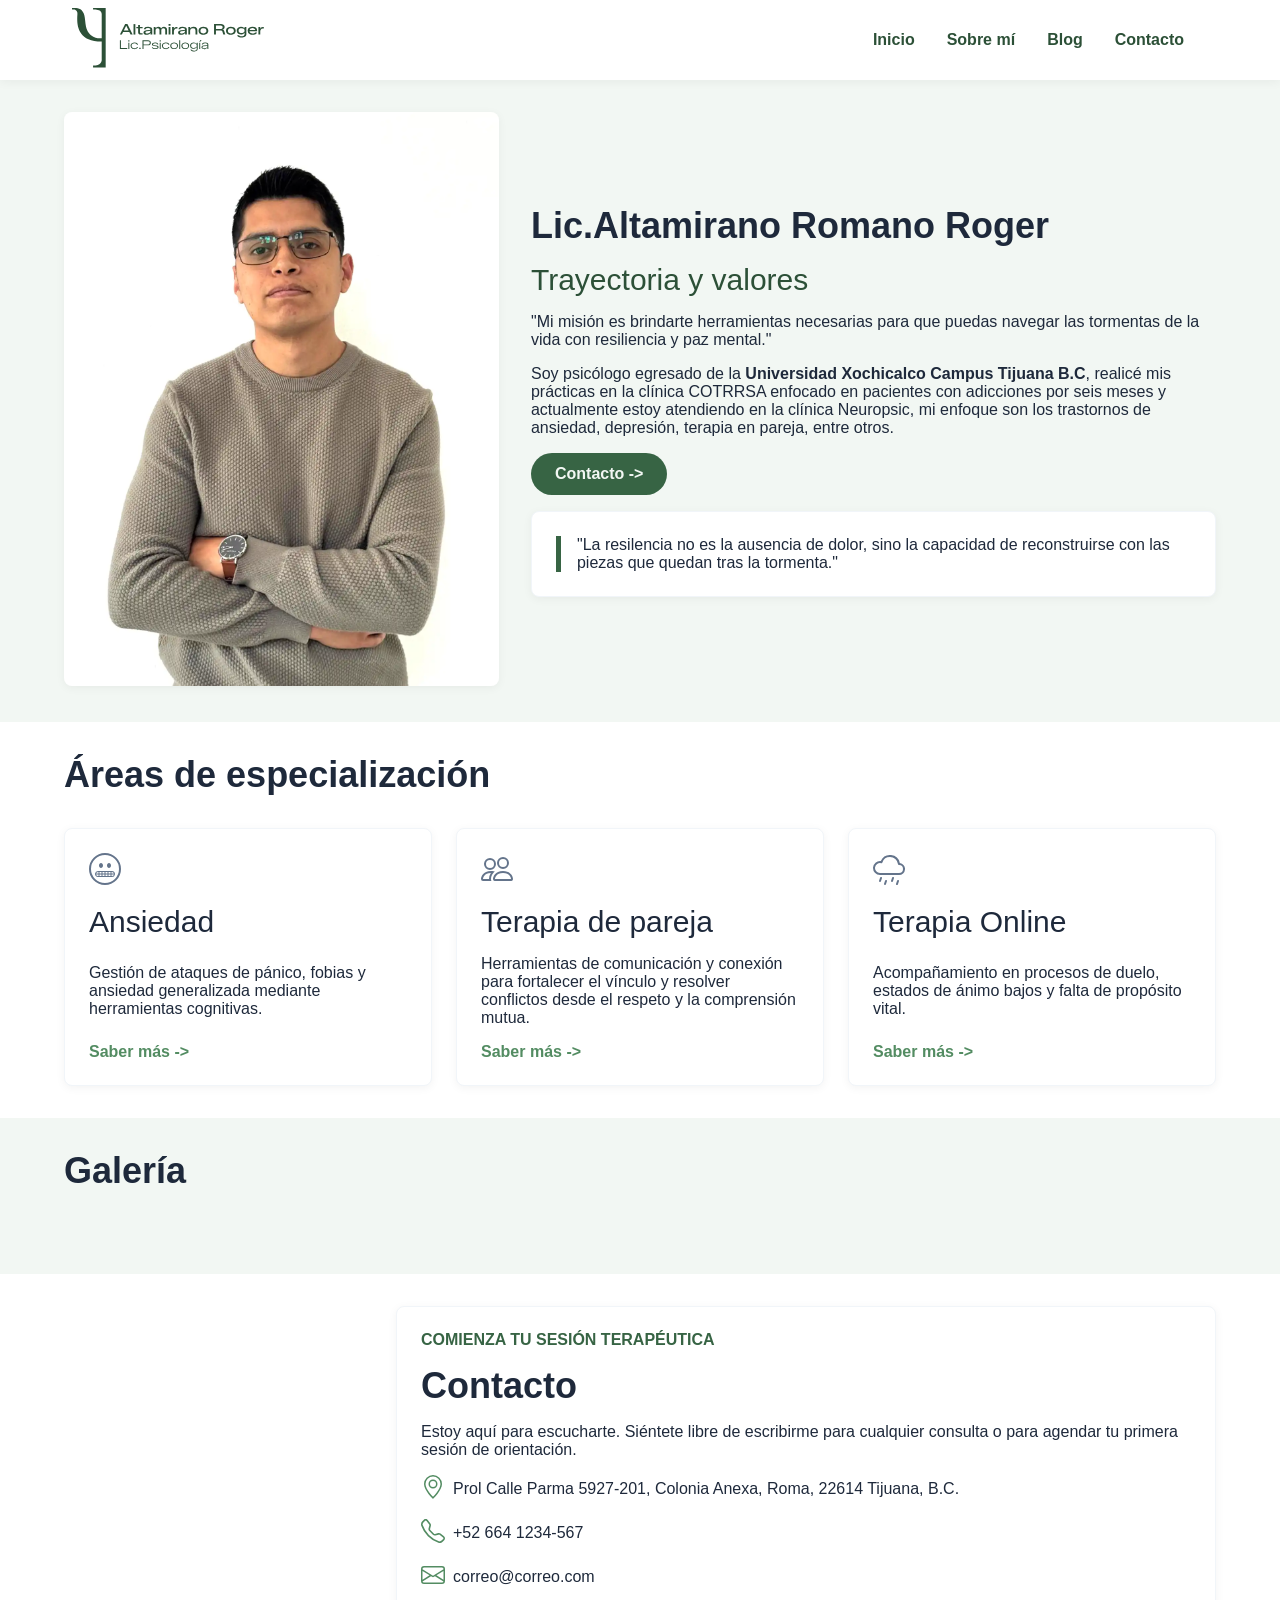
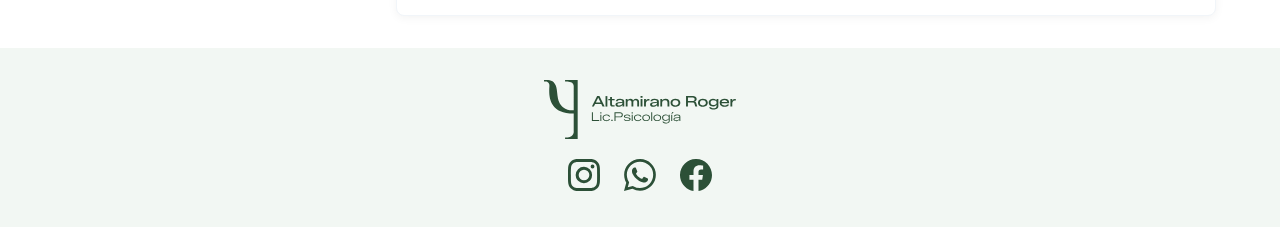
==== about.html @ 5aba941f "Add files via upload" ====
<!doctype html>
<html lang="en">
  <head>
    <meta charset="UTF-8" />
    <meta name="viewport" content="width=device-width, initial-scale=1.0" />
    <link rel="stylesheet" href="styles.css" />
    <title>Sobre mí</title>
  </head>
  <body>
    <header>
      <nav class="nav__container">
        <a href="#"
          ><div class="logo color__primary-700">
            <svg
              xmlns="http://www.w3.org/2000/svg"
              xml:space="preserve"
              style="
                fill-rule: evenodd;
                clip-rule: evenodd;
                stroke-linejoin: round;
                stroke-miterlimit: 2;
              "
              viewBox="0 0 923 287"
            >
              <path
                d="m.005 0 .357-.714h.156L.875 0H.731L.414-.654h.043L.138 0zm.179-.172v-.099h.5v.099z"
                style="fill: currentColor; fill-rule: nonzero"
                transform="translate(229.87 127.754)scale(70.48756)"
              />
              <path
                d="M.055-.714H.18V0H.055z"
                style="fill: currentColor; fill-rule: nonzero"
                transform="translate(291.865 127.754)scale(70.48756)"
              />
              <path
                d="M.3 0a.18.18 0 0 1-.122-.039.14.14 0 0 1-.044-.111v-.502h.125v.484q0 .041.023.061.022.02.058.02h.099v.088zM.012-.427v-.087H.15v.087zm.231 0v-.087h.196v.087z"
                style="fill: currentColor; fill-rule: nonzero"
                transform="translate(308.427 127.754)scale(70.48756)"
              />
              <path
                d="M.247.013a.27.27 0 0 1-.157-.04.13.13 0 0 1-.056-.112q0-.043.022-.075a.16.16 0 0 1 .065-.051.3.3 0 0 1 .107-.026l.227-.025a.1.1 0 0 0 .039-.013.04.04 0 0 0 .013-.03V-.36a.06.06 0 0 0-.019-.044.13.13 0 0 0-.054-.028.3.3 0 0 0-.084-.009.3.3 0 0 0-.115.018q-.042.018-.05.055H.06a.15.15 0 0 1 .044-.087.23.23 0 0 1 .099-.054.6.6 0 0 1 .15-.019q.093 0 .155.021a.2.2 0 0 1 .093.061.16.16 0 0 1 .031.102v.345h-.12V-.16l.013.016a.24.24 0 0 1-.062.086.3.3 0 0 1-.094.054.4.4 0 0 1-.122.018Zm.041-.089a.26.26 0 0 0 .155-.048.2.2 0 0 0 .047-.052.13.13 0 0 0 .017-.063v-.059l.021.03a.2.2 0 0 1-.039.015l-.064.011-.182.023a.1.1 0 0 0-.059.021.06.06 0 0 0-.019.044q0 .037.031.057a.2.2 0 0 0 .093.019Z"
                style="fill: currentColor; fill-rule: nonzero"
                transform="translate(341.221 127.754)scale(70.48756)"
              />
              <path
                d="M.054 0v-.514h.125v.136l-.013-.01A.2.2 0 0 1 .218-.47.2.2 0 0 1 .29-.514a.26.26 0 0 1 .171.002.2.2 0 0 1 .068.047.2.2 0 0 1 .039.082L.549-.384a.2.2 0 0 1 .048-.084.2.2 0 0 1 .075-.045.3.3 0 0 1 .087-.014q.062 0 .108.026a.17.17 0 0 1 .071.075.3.3 0 0 1 .025.12v.307H.839V-.29a.2.2 0 0 0-.015-.081.1.1 0 0 0-.042-.046.13.13 0 0 0-.064-.015.14.14 0 0 0-.075.019.13.13 0 0 0-.053.054.2.2 0 0 0-.019.083v.278H.446v-.291q0-.075-.033-.109a.12.12 0 0 0-.088-.034.14.14 0 0 0-.075.019.13.13 0 0 0-.053.054.2.2 0 0 0-.02.083v.278H.052Z"
                style="fill: currentColor; fill-rule: nonzero"
                transform="translate(389.108 127.754)scale(70.48756)"
              />
              <path
                d="M.056 0v-.514h.125V0zM.052-.597v-.117h.134v.117z"
                style="fill: currentColor; fill-rule: nonzero"
                transform="translate(460.49 127.754)scale(70.48756)"
              />
              <path
                d="M.054 0v-.514h.125v.175l-.01-.004a.3.3 0 0 1 .04-.101.16.16 0 0 1 .066-.054.2.2 0 0 1 .089-.017h.057v.107H.358a.18.18 0 0 0-.157.095.2.2 0 0 0-.022.096v.216H.054Z"
                style="fill: currentColor; fill-rule: nonzero"
                transform="translate(477.262 127.754)scale(70.48756)"
              />
              <path
                d="M.247.013a.27.27 0 0 1-.157-.04.13.13 0 0 1-.056-.112q0-.043.022-.075a.16.16 0 0 1 .065-.051.3.3 0 0 1 .107-.026l.227-.025a.1.1 0 0 0 .039-.013.04.04 0 0 0 .013-.03V-.36a.06.06 0 0 0-.019-.044.13.13 0 0 0-.054-.028.3.3 0 0 0-.084-.009.3.3 0 0 0-.115.018q-.042.018-.05.055H.06a.15.15 0 0 1 .044-.087.23.23 0 0 1 .099-.054.6.6 0 0 1 .15-.019q.093 0 .155.021a.2.2 0 0 1 .093.061.16.16 0 0 1 .031.102v.345h-.12V-.16l.013.016a.24.24 0 0 1-.062.086.3.3 0 0 1-.094.054.4.4 0 0 1-.122.018Zm.041-.089a.26.26 0 0 0 .155-.048.2.2 0 0 0 .047-.052.13.13 0 0 0 .017-.063v-.059l.021.03a.2.2 0 0 1-.039.015l-.064.011-.182.023a.1.1 0 0 0-.059.021.06.06 0 0 0-.019.044q0 .037.031.057a.2.2 0 0 0 .093.019Z"
                style="fill: currentColor; fill-rule: nonzero"
                transform="translate(507.588 127.754)scale(70.48756)"
              />
              <path
                d="M.054 0v-.514h.125v.149L.167-.381a.2.2 0 0 1 .057-.083.2.2 0 0 1 .086-.048.3.3 0 0 1 .108-.016q.06 0 .106.016.047.015.078.047a.2.2 0 0 1 .049.076q.017.045.017.104V0H.543v-.26a.2.2 0 0 0-.019-.093.13.13 0 0 0-.057-.06.2.2 0 0 0-.097-.021.2.2 0 0 0-.103.023.17.17 0 0 0-.091.155V0H.051Z"
                style="fill: currentColor; fill-rule: nonzero"
                transform="translate(555.474 127.754)scale(70.48756)"
              />
              <path
                d="M.365.014A.4.4 0 0 1 .188-.02a.26.26 0 0 1-.115-.095.25.25 0 0 1-.04-.143q0-.049.015-.091a.2.2 0 0 1 .043-.075.3.3 0 0 1 .069-.057.3.3 0 0 1 .092-.036.5.5 0 0 1 .291.021q.075.033.115.094a.25.25 0 0 1 .04.143.3.3 0 0 1-.015.091.2.2 0 0 1-.043.075.3.3 0 0 1-.069.057A.4.4 0 0 1 .478 0a.5.5 0 0 1-.114.012Zm0-.092a.3.3 0 0 0 .074-.009.17.17 0 0 0 .098-.064A.2.2 0 0 0 .561-.2a.2.2 0 0 0 .008-.057.2.2 0 0 0-.022-.091.16.16 0 0 0-.067-.064.24.24 0 0 0-.114-.023.3.3 0 0 0-.073.009.2.2 0 0 0-.098.063.17.17 0 0 0-.033.106q0 .05.023.091a.16.16 0 0 0 .068.065.24.24 0 0 0 .113.024Z"
                style="fill: currentColor; fill-rule: nonzero"
                transform="translate(606.094 127.754)scale(70.48756)"
              />
              <path
                d="M.07 0v-.714h.49q.07 0 .122.023a.2.2 0 0 1 .081.066.2.2 0 0 1 .029.106.2.2 0 0 1-.019.088.16.16 0 0 1-.057.064.2.2 0 0 1-.095.032v-.009a.2.2 0 0 1 .08.018.1.1 0 0 1 .045.043.3.3 0 0 1 .028.071l.061.213H.7L.644-.198a.13.13 0 0 0-.035-.064Q.585-.283.539-.283H.198v.284h-.13ZM.2-.385h.334a.2.2 0 0 0 .063-.012.1.1 0 0 0 .043-.038.13.13 0 0 0 .015-.066q0-.056-.034-.083a.14.14 0 0 0-.087-.027H.2v.227Z"
                style="fill: currentColor; fill-rule: nonzero"
                transform="translate(677.995 127.754)scale(70.48756)"
              />
              <path
                d="M.365.014A.4.4 0 0 1 .188-.02a.26.26 0 0 1-.115-.095.25.25 0 0 1-.04-.143q0-.049.015-.091a.2.2 0 0 1 .043-.075.3.3 0 0 1 .069-.057.3.3 0 0 1 .092-.036.5.5 0 0 1 .291.021q.075.033.115.094a.25.25 0 0 1 .04.143.3.3 0 0 1-.015.091.2.2 0 0 1-.043.075.3.3 0 0 1-.069.057A.4.4 0 0 1 .478 0a.5.5 0 0 1-.114.012Zm0-.092a.3.3 0 0 0 .074-.009.17.17 0 0 0 .098-.064A.2.2 0 0 0 .561-.2a.2.2 0 0 0 .008-.057.2.2 0 0 0-.022-.091.16.16 0 0 0-.067-.064.24.24 0 0 0-.114-.023.3.3 0 0 0-.073.009.2.2 0 0 0-.098.063.17.17 0 0 0-.033.106q0 .05.023.091a.16.16 0 0 0 .068.065.24.24 0 0 0 .113.024Z"
                style="fill: currentColor; fill-rule: nonzero"
                transform="translate(738.075 127.754)scale(70.48756)"
              />
              <path
                d="M.371.204a.5.5 0 0 1-.15-.019A.3.3 0 0 1 .115.13.16.16 0 0 1 .064.04h.127A.1.1 0 0 0 .253.1a.3.3 0 0 0 .12.018.3.3 0 0 0 .103-.017.15.15 0 0 0 .068-.048.12.12 0 0 0 .024-.075v-.14l.013.021a.2.2 0 0 1-.062.07.3.3 0 0 1-.089.044.38.38 0 0 1-.253-.016.25.25 0 0 1-.105-.089.25.25 0 0 1-.039-.14q0-.049.014-.089a.23.23 0 0 1 .104-.125.35.35 0 0 1 .278-.03q.05.015.089.043a.2.2 0 0 1 .062.071l-.013.02v-.134h.125v.491a.2.2 0 0 1-.027.102.2.2 0 0 1-.072.071.3.3 0 0 1-.103.041.5.5 0 0 1-.12.013Zm-.01-.308A.3.3 0 0 0 .43-.112a.2.2 0 0 0 .058-.022.15.15 0 0 0 .072-.081.2.2 0 0 0 .01-.056.15.15 0 0 0-.027-.088.2.2 0 0 0-.074-.058.3.3 0 0 0-.176-.012.2.2 0 0 0-.097.056.2.2 0 0 0-.026.046.2.2 0 0 0-.009.056q0 .05.024.088a.16.16 0 0 0 .069.058q.045.02.106.02Z"
                style="fill: currentColor; fill-rule: nonzero"
                transform="translate(789.573 127.754)scale(70.48756)"
              />
              <path
                d="M.361.014A.4.4 0 0 1 .186-.02a.25.25 0 0 1-.154-.238q0-.049.015-.091A.2.2 0 0 1 .09-.424a.3.3 0 0 1 .16-.093.5.5 0 0 1 .244.005q.06.018.102.054.043.037.064.094a.4.4 0 0 1 .02.136H.111v-.077h.441a.2.2 0 0 0-.02-.058.1.1 0 0 0-.04-.042.2.2 0 0 0-.057-.026.3.3 0 0 0-.073-.009.3.3 0 0 0-.073.009.2.2 0 0 0-.058.025.2.2 0 0 0-.041.038.2.2 0 0 0-.034.11q0 .052.023.094a.16.16 0 0 0 .07.065.25.25 0 0 0 .114.024.3.3 0 0 0 .111-.018.14.14 0 0 0 .065-.052h.13a.2.2 0 0 1-.052.081.3.3 0 0 1-.1.057.5.5 0 0 1-.157.021Z"
                style="fill: currentColor; fill-rule: nonzero"
                transform="translate(842.27 127.754)scale(70.48756)"
              />
              <path
                d="M.054 0v-.514h.125v.175l-.01-.004a.3.3 0 0 1 .04-.101.16.16 0 0 1 .066-.054.2.2 0 0 1 .089-.017h.057v.107H.358a.18.18 0 0 0-.157.095.2.2 0 0 0-.022.096v.216H.054Z"
                style="fill: currentColor; fill-rule: nonzero"
                transform="translate(892.481 127.754)scale(70.48756)"
              />
              <path
                d="M.078 0v-.714h.084v.645h.524V0z"
                style="fill: currentColor; fill-rule: nonzero"
                transform="translate(225.674 196.883)scale(58.03385)"
              />
              <path
                d="M.063 0v-.514h.081V0zM.057-.613v-.101h.094v.101z"
                style="fill: currentColor; fill-rule: nonzero"
                transform="translate(267.202 196.883)scale(58.03385)"
              />
              <path
                d="M.358.014A.4.4 0 0 1 .19-.019a.26.26 0 0 1-.152-.239q0-.05.014-.091a.2.2 0 0 1 .043-.075.3.3 0 0 1 .067-.056.3.3 0 0 1 .089-.035.46.46 0 0 1 .251.011.3.3 0 0 1 .103.063.17.17 0 0 1 .05.089H.569A.2.2 0 0 0 .53-.406a.2.2 0 0 0-.069-.041.3.3 0 0 0-.102-.016.3.3 0 0 0-.084.01.3.3 0 0 0-.066.028.18.18 0 0 0-.086.168q0 .06.027.106a.2.2 0 0 0 .079.074.3.3 0 0 0 .13.027.26.26 0 0 0 .138-.032.2.2 0 0 0 .072-.078h.086a.2.2 0 0 1-.052.091.3.3 0 0 1-.102.062.4.4 0 0 1-.143.022Z"
                style="fill: currentColor; fill-rule: nonzero"
                transform="translate(279.26 196.883)scale(58.03385)"
              />
              <path
                d="M.076-.109h.11V0h-.11z"
                style="fill: currentColor; fill-rule: nonzero"
                transform="translate(319.049 196.883)scale(58.03385)"
              />
              <path
                d="M.078 0v-.714H.54q.05 0 .091.013a.2.2 0 0 1 .073.04q.031.027.048.066a.2.2 0 0 1 .017.091.2.2 0 0 1-.017.091.2.2 0 0 1-.121.104.3.3 0 0 1-.091.013H.163v.297zm.085-.366h.365q.049 0 .083-.017a.1.1 0 0 0 .051-.048.15.15 0 0 0 .018-.074.14.14 0 0 0-.039-.103.16.16 0 0 0-.112-.038H.164v.28Z"
                style="fill: currentColor; fill-rule: nonzero"
                transform="translate(334.256 196.883)scale(58.03385)"
              />
              <path
                d="M.32.014A.5.5 0 0 1 .191 0a.3.3 0 0 1-.086-.038.2.2 0 0 1-.049-.053.2.2 0 0 1-.019-.059h.084q.006.022.025.045a.15.15 0 0 0 .061.039.3.3 0 0 0 .113.016.4.4 0 0 0 .11-.012.12.12 0 0 0 .059-.033.07.07 0 0 0 .018-.045.06.06 0 0 0-.022-.047Q.463-.21.401-.217L.225-.242a.3.3 0 0 1-.132-.045.1.1 0 0 1-.042-.09q0-.032.016-.059a.2.2 0 0 1 .048-.048.3.3 0 0 1 .081-.032.5.5 0 0 1 .115-.012q.084 0 .141.019t.087.053.038.078H.493a.1.1 0 0 0-.025-.043.14.14 0 0 0-.056-.032.3.3 0 0 0-.1-.012.4.4 0 0 0-.098.011.13.13 0 0 0-.058.029.06.06 0 0 0-.019.043q0 .03.025.048a.2.2 0 0 0 .075.024l.169.023a.4.4 0 0 1 .1.024q.042.017.066.045a.1.1 0 0 1 .023.073.12.12 0 0 1-.019.069.15.15 0 0 1-.055.049.3.3 0 0 1-.086.03.6.6 0 0 1-.113.01Z"
                style="fill: currentColor; fill-rule: nonzero"
                transform="translate(381.53 196.883)scale(58.03385)"
              />
              <path
                d="M.063 0v-.514h.081V0zM.057-.613v-.101h.094v.101z"
                style="fill: currentColor; fill-rule: nonzero"
                transform="translate(418.04 196.883)scale(58.03385)"
              />
              <path
                d="M.358.014A.4.4 0 0 1 .19-.019a.26.26 0 0 1-.152-.239q0-.05.014-.091a.2.2 0 0 1 .043-.075.3.3 0 0 1 .067-.056.3.3 0 0 1 .089-.035.46.46 0 0 1 .251.011.3.3 0 0 1 .103.063.17.17 0 0 1 .05.089H.569A.2.2 0 0 0 .53-.406a.2.2 0 0 0-.069-.041.3.3 0 0 0-.102-.016.3.3 0 0 0-.084.01.3.3 0 0 0-.066.028.18.18 0 0 0-.086.168q0 .06.027.106a.2.2 0 0 0 .079.074.3.3 0 0 0 .13.027.26.26 0 0 0 .138-.032.2.2 0 0 0 .072-.078h.086a.2.2 0 0 1-.052.091.3.3 0 0 1-.102.062.4.4 0 0 1-.143.022Z"
                style="fill: currentColor; fill-rule: nonzero"
                transform="translate(430.1 196.883)scale(58.03385)"
              />
              <path
                d="M.359.014A.4.4 0 0 1 .19-.019a.26.26 0 0 1-.113-.095.26.26 0 0 1-.04-.144q0-.05.015-.091a.2.2 0 0 1 .043-.075.3.3 0 0 1 .067-.056.3.3 0 0 1 .089-.035.46.46 0 0 1 .276.021.26.26 0 0 1 .112.093q.04.06.04.144a.25.25 0 0 1-.124.224.3.3 0 0 1-.089.035.5.5 0 0 1-.108.012Zm0-.064a.3.3 0 0 0 .084-.01.2.2 0 0 0 .066-.029.2.2 0 0 0 .076-.102.2.2 0 0 0 .01-.067.19.19 0 0 0-.105-.179.3.3 0 0 0-.13-.027.3.3 0 0 0-.084.01.3.3 0 0 0-.066.028.18.18 0 0 0-.086.168q0 .059.027.106a.2.2 0 0 0 .079.074.3.3 0 0 0 .129.027Z"
                style="fill: currentColor; fill-rule: nonzero"
                transform="translate(470.236 196.883)scale(58.03385)"
              />
              <path
                d="M.062-.714h.081V0H.062z"
                style="fill: currentColor; fill-rule: nonzero"
                transform="translate(511.851 196.883)scale(58.03385)"
              />
              <path
                d="M.359.014A.4.4 0 0 1 .19-.019a.26.26 0 0 1-.113-.095.26.26 0 0 1-.04-.144q0-.05.015-.091a.2.2 0 0 1 .043-.075.3.3 0 0 1 .067-.056.3.3 0 0 1 .089-.035.46.46 0 0 1 .276.021.26.26 0 0 1 .112.093q.04.06.04.144a.25.25 0 0 1-.124.224.3.3 0 0 1-.089.035.5.5 0 0 1-.108.012Zm0-.064a.3.3 0 0 0 .084-.01.2.2 0 0 0 .066-.029.2.2 0 0 0 .076-.102.2.2 0 0 0 .01-.067.19.19 0 0 0-.105-.179.3.3 0 0 0-.13-.027.3.3 0 0 0-.084.01.3.3 0 0 0-.066.028.18.18 0 0 0-.086.168q0 .059.027.106a.2.2 0 0 0 .079.074.3.3 0 0 0 .129.027Z"
                style="fill: currentColor; fill-rule: nonzero"
                transform="translate(523.79 196.883)scale(58.03385)"
              />
              <path
                d="M.362.204A.5.5 0 0 1 .217.185a.23.23 0 0 1-.1-.054.17.17 0 0 1-.049-.087h.086a.13.13 0 0 0 .072.074.4.4 0 0 0 .139.023A.3.3 0 0 0 .486.12a.2.2 0 0 0 .08-.058.14.14 0 0 0 .028-.086v-.145l.01.011a.2.2 0 0 1-.068.081.3.3 0 0 1-.094.047.4.4 0 0 1-.257-.017.24.24 0 0 1-.145-.226q0-.046.014-.087A.24.24 0 0 1 .16-.484.3.3 0 0 1 .335-.53q.056 0 .107.015.052.015.094.046a.2.2 0 0 1 .068.081l-.01.011v-.138h.08v.497a.2.2 0 0 1-.026.096.2.2 0 0 1-.069.069.3.3 0 0 1-.1.042.5.5 0 0 1-.118.014ZM.351-.077a.3.3 0 0 0 .145-.035.2.2 0 0 0 .086-.095.2.2 0 0 0 .012-.065.17.17 0 0 0-.032-.102.2.2 0 0 0-.087-.067.3.3 0 0 0-.124-.024.3.3 0 0 0-.077.009.2.2 0 0 0-.063.025.18.18 0 0 0-.087.159.18.18 0 0 0 .107.17.3.3 0 0 0 .121.024Z"
                style="fill: currentColor; fill-rule: nonzero"
                transform="translate(565.406 196.883)scale(58.03385)"
              />
              <path
                d="M.063 0v-.514h.081V0zm.001-.597.103-.137h.095l-.118.137z"
                style="fill: currentColor; fill-rule: nonzero"
                transform="translate(608.036 196.883)scale(58.03385)"
              />
              <path
                d="M.252.013a.26.26 0 0 1-.157-.04.13.13 0 0 1-.055-.112q0-.04.021-.071a.2.2 0 0 1 .06-.05.3.3 0 0 1 .096-.025l.255-.029q.03-.003.043-.015a.04.04 0 0 0 .014-.033v-.001a.08.08 0 0 0-.02-.052.13.13 0 0 0-.06-.036.3.3 0 0 0-.104-.013.3.3 0 0 0-.137.026q-.047.025-.056.066H.07a.14.14 0 0 1 .038-.08A.2.2 0 0 1 .2-.506a.5.5 0 0 1 .145-.02q.093 0 .151.021a.17.17 0 0 1 .086.06.16.16 0 0 1 .028.091v.355H.531v-.17l.008.011a.27.27 0 0 1-.16.153.4.4 0 0 1-.125.02Zm.022-.065a.3.3 0 0 0 .179-.057.2.2 0 0 0 .055-.062.15.15 0 0 0 .02-.074v-.053l.015.021-.039.013-.063.011-.221.028a.14.14 0 0 0-.071.026.07.07 0 0 0-.024.054q0 .046.038.07a.2.2 0 0 0 .111.023"
                style="fill: currentColor; fill-rule: nonzero"
                transform="translate(620.095 196.883)scale(58.03385)"
              />
              <path
                d="M161.822 0h-60.6v7.137s41.527-4.643 41.527 22.061v116.146s-69.123 8.984-77.863-70.077c-2.629-23.784-3.49-38.256-8.449-49.314C44.31-1.089 24.468.043 0-.001v7.137s25.954-4.484 25.954 18.817S6.542 161.565 142.749 161.565v84.352s4.711 31.145-41.527 31.145v9.084h60.6"
                style="fill: currentColor"
              />
            </svg></div
        ></a>
        <button href="#" class="menu__btn" id="menuBtn">☰</button>

        <ul class="nav__links" id="navLinks">
          <li><a href="index.html">Inicio</a></li>
          <li><a href="about.html">Sobre mí</a></li>
          <li><a href="blog.html">Blog</a></li>
          <li><a href="contact.html">Contacto</a></li>
        </ul>
      </nav>
    </header>
    <section class="about section">
      <div class="container">
        <div class="image">
          <img src="assets/fotoperfil.webp" alt="" />
        </div>
        <div class="content">
          <h3>Lic.Altamirano Romano Roger</h3>
          <h4 class="color__primary-700">Trayectoria y valores</h4>
          <p>
            "Mi misión es brindarte herramientas necesarias para que puedas
            navegar las tormentas de la vida con resiliencia y paz mental."
          </p>
          <p>
            Soy psicólogo egresado de la
            <span class="bold">Universidad Xochicalco Campus Tijuana B.C</span>,
            realicé mis prácticas en la clínica COTRRSA enfocado en pacientes
            con adicciones por seis meses y actualmente estoy atendiendo en la
            clínica Neuropsic, mi enfoque son los trastornos de ansiedad,
            depresión, terapia en pareja, entre otros.
          </p>
          <div class="btn__content">
            <button href="#" class="btn__primary">Contacto -></button>
          </div>
          <div class="card card__message">
            <div class="bar"></div>
            <p>
              "La resilencia no es la ausencia de dolor, sino la capacidad de
              reconstruirse con las piezas que quedan tras la tormenta."
            </p>
          </div>
        </div>
      </div>
    </section>

    <section class="services section">
      <div class="container-v">
        <div class="content">
          <h3>Áreas de especialización</h3>
        </div>
        <div class="columns-3">
          <div class="card">
            <div class="content">
              <div class="icon-md color__neutral-500">
                <svg
                  xmlns="http://www.w3.org/2000/svg"
                  fill="currentColor"
                  class="bi bi-emoji-grimace"
                  viewBox="0 0 16 16"
                >
                  <path
                    d="M7 6.25c0 .69-.448 1.25-1 1.25s-1-.56-1-1.25S5.448 5 6 5s1 .56 1 1.25m3 1.25c.552 0 1-.56 1-1.25S10.552 5 10 5s-1 .56-1 1.25.448 1.25 1 1.25m2.98 3.25A1.5 1.5 0 0 1 11.5 12h-7a1.5 1.5 0 0 1-1.48-1.747v-.003A1.5 1.5 0 0 1 4.5 9h7a1.5 1.5 0 0 1 1.48 1.747zm-8.48.75h.25v-.75H3.531a1 1 0 0 0 .969.75m7 0a1 1 0 0 0 .969-.75H11.25v.75zm.969-1.25a1 1 0 0 0-.969-.75h-.25v.75zM4.5 9.5a1 1 0 0 0-.969.75H4.75V9.5zm1.75 2v-.75h-1v.75zm.5 0h1v-.75h-1zm1.5 0h1v-.75h-1zm1.5 0h1v-.75h-1zm1-2h-1v.75h1zm-1.5 0h-1v.75h1zm-1.5 0h-1v.75h1zm-1.5 0h-1v.75h1z"
                  />
                  <path
                    d="M8 16A8 8 0 1 0 8 0a8 8 0 0 0 0 16m0-1A7 7 0 1 1 8 1a7 7 0 0 1 0 14"
                  />
                </svg>
              </div>
              <h4>Ansiedad</h4>
            </div>
            <p>
              Gestión de ataques de pánico, fobias y ansiedad generalizada
              mediante herramientas cognitivas.
            </p>
            <a>Saber más -></a>
          </div>
          <div class="card">
            <div class="content">
              <div class="icon-md color__neutral-500">
                <svg
                  fill="currentColor"
                  class="bi bi-people"
                  viewBox="0 0 16 16"
                >
                  <path
                    d="M15 14s1 0 1-1-1-4-5-4-5 3-5 4 1 1 1 1zm-7.978-1L7 12.996c.001-.264.167-1.03.76-1.72C8.312 10.629 9.282 10 11 10c1.717 0 2.687.63 3.24 1.276.593.69.758 1.457.76 1.72l-.008.002-.014.002zM11 7a2 2 0 1 0 0-4 2 2 0 0 0 0 4m3-2a3 3 0 1 1-6 0 3 3 0 0 1 6 0M6.936 9.28a6 6 0 0 0-1.23-.247A7 7 0 0 0 5 9c-4 0-5 3-5 4q0 1 1 1h4.216A2.24 2.24 0 0 1 5 13c0-1.01.377-2.042 1.09-2.904.243-.294.526-.569.846-.816M4.92 10A5.5 5.5 0 0 0 4 13H1c0-.26.164-1.03.76-1.724.545-.636 1.492-1.256 3.16-1.275ZM1.5 5.5a3 3 0 1 1 6 0 3 3 0 0 1-6 0m3-2a2 2 0 1 0 0 4 2 2 0 0 0 0-4"
                  />
                </svg>
              </div>
              <h4>Terapia de pareja</h4>
            </div>
            <p>
              Herramientas de comunicación y conexión para fortalecer el vínculo
              y resolver conflictos desde el respeto y la comprensión mutua.
            </p>
            <a>Saber más -></a>
          </div>
          <div class="card">
            <div class="content">
              <div class="icon-md color__neutral-500">
                <svg
                  xmlns="http://www.w3.org/2000/svg"
                  fill="currentColor"
                  class="bi bi-cloud-drizzle"
                  viewBox="0 0 16 16"
                >
                  <path
                    d="M4.158 12.025a.5.5 0 0 1 .316.633l-.5 1.5a.5.5 0 0 1-.948-.316l.5-1.5a.5.5 0 0 1 .632-.317m6 0a.5.5 0 0 1 .316.633l-.5 1.5a.5.5 0 0 1-.948-.316l.5-1.5a.5.5 0 0 1 .632-.317m-3.5 1.5a.5.5 0 0 1 .316.633l-.5 1.5a.5.5 0 0 1-.948-.316l.5-1.5a.5.5 0 0 1 .632-.317m6 0a.5.5 0 0 1 .316.633l-.5 1.5a.5.5 0 1 1-.948-.316l.5-1.5a.5.5 0 0 1 .632-.317m.747-8.498a5.001 5.001 0 0 0-9.499-1.004A3.5 3.5 0 1 0 3.5 11H13a3 3 0 0 0 .405-5.973M8.5 2a4 4 0 0 1 3.976 3.555.5.5 0 0 0 .5.445H13a2 2 0 0 1 0 4H3.5a2.5 2.5 0 1 1 .605-4.926.5.5 0 0 0 .596-.329A4 4 0 0 1 8.5 2"
                  />
                </svg>
              </div>
              <h4>Terapia Online</h4>
            </div>
            <p>
              Acompañamiento en procesos de duelo, estados de ánimo bajos y
              falta de propósito vital.
            </p>
            <a>Saber más -></a>
          </div>
        </div>
      </div>
    </section>
    <section class="gallery section">
      <div class="container-v">
        <div class="content">
          <h3>Galería</h3>
        </div>
        <div class="columns-3">
          <div class="image">
            <img src="assets/foto1.webp" alt="" />
          </div>
          <div class="image">
            <img src="assets/foto2.webp" alt="" />
          </div>
          <div class="image">
            <img src="assets/foto3.webp" alt="" />
          </div>
        </div>
      </div>
    </section>
    <section class="contacts section">
      <div class="container">
        <iframe
          class="map"
          src="https://www.google.com/maps/embed?pb=!1m18!1m12!1m3!1d3363.9414615789906!2d-117.06288748758212!3d32.52771037365933!2m3!1f0!2f0!3f0!3m2!1i1024!2i768!4f13.1!3m3!1m2!1s0x80d949ac4457be41%3A0xdc8d1da6bc6dee7d!2sCentro%20Neuropsic%20M%C3%A9xico!5e0!3m2!1ses-419!2smx!4v1774136555473!5m2!1ses-419!2smx"
          style="border: 0"
          allowfullscreen=""
          loading="lazy"
          referrerpolicy="no-referrer-when-downgrade"
        ></iframe>
        <div class="card">
          <p class="bold color__primary-600">COMIENZA TU SESIÓN TERAPÉUTICA</p>
          <h3>Contacto</h3>
          <p>
            Estoy aquí para escucharte. Siéntete libre de escribirme para
            cualquier consulta o para agendar tu primera sesión de orientación.
          </p>
          <div class="text__decoration">
            <div class="icon-sm color__primary-500">
              <svg
                xmlns="http://www.w3.org/2000/svg"
                fill="currentColor"
                class="bi bi-geo-alt"
                viewBox="0 0 16 16"
              >
                <path
                  d="M12.166 8.94c-.524 1.062-1.234 2.12-1.96 3.07A32 32 0 0 1 8 14.58a32 32 0 0 1-2.206-2.57c-.726-.95-1.436-2.008-1.96-3.07C3.304 7.867 3 6.862 3 6a5 5 0 0 1 10 0c0 .862-.305 1.867-.834 2.94M8 16s6-5.686 6-10A6 6 0 0 0 2 6c0 4.314 6 10 6 10"
                />
                <path
                  d="M8 8a2 2 0 1 1 0-4 2 2 0 0 1 0 4m0 1a3 3 0 1 0 0-6 3 3 0 0 0 0 6"
                />
              </svg>
            </div>
            <p>
              Prol Calle Parma 5927-201, Colonia Anexa, Roma, 22614 Tijuana,
              B.C.
            </p>
          </div>
          <div class="text__decoration">
            <div class="icon-sm color__primary-500">
              <svg
                xmlns="http://www.w3.org/2000/svg"
                fill="currentColor"
                class="bi bi-telephone"
                viewBox="0 0 16 16"
              >
                <path
                  d="M3.654 1.328a.678.678 0 0 0-1.015-.063L1.605 2.3c-.483.484-.661 1.169-.45 1.77a17.6 17.6 0 0 0 4.168 6.608 17.6 17.6 0 0 0 6.608 4.168c.601.211 1.286.033 1.77-.45l1.034-1.034a.678.678 0 0 0-.063-1.015l-2.307-1.794a.68.68 0 0 0-.58-.122l-2.19.547a1.75 1.75 0 0 1-1.657-.459L5.482 8.062a1.75 1.75 0 0 1-.46-1.657l.548-2.19a.68.68 0 0 0-.122-.58zM1.884.511a1.745 1.745 0 0 1 2.612.163L6.29 2.98c.329.423.445.974.315 1.494l-.547 2.19a.68.68 0 0 0 .178.643l2.457 2.457a.68.68 0 0 0 .644.178l2.189-.547a1.75 1.75 0 0 1 1.494.315l2.306 1.794c.829.645.905 1.87.163 2.611l-1.034 1.034c-.74.74-1.846 1.065-2.877.702a18.6 18.6 0 0 1-7.01-4.42 18.6 18.6 0 0 1-4.42-7.009c-.362-1.03-.037-2.137.703-2.877z"
                />
              </svg>
            </div>
            <p>+52 664 1234-567</p>
          </div>
          <div class="text__decoration">
            <div class="icon-sm color__primary-500">
              <svg
                xmlns="http://www.w3.org/2000/svg"
                fill="currentColor"
                class="bi bi-envelope"
                viewBox="0 0 16 16"
              >
                <path
                  d="M0 4a2 2 0 0 1 2-2h12a2 2 0 0 1 2 2v8a2 2 0 0 1-2 2H2a2 2 0 0 1-2-2zm2-1a1 1 0 0 0-1 1v.217l7 4.2 7-4.2V4a1 1 0 0 0-1-1zm13 2.383-4.708 2.825L15 11.105zm-.034 6.876-5.64-3.471L8 9.583l-1.326-.795-5.64 3.47A1 1 0 0 0 2 13h12a1 1 0 0 0 .966-.741M1 11.105l4.708-2.897L1 5.383z"
                />
              </svg>
            </div>
            <p>correo@correo.com</p>
          </div>
        </div>
      </div>
    </section>
    <footer class="footer section">
      <div class="content">
        <a href="#"
          ><div class="logo color__primary-700">
            <svg
              xmlns="http://www.w3.org/2000/svg"
              xml:space="preserve"
              style="
                fill-rule: evenodd;
                clip-rule: evenodd;
                stroke-linejoin: round;
                stroke-miterlimit: 2;
              "
              viewBox="0 0 923 287"
            >
              <path
                d="m.005 0 .357-.714h.156L.875 0H.731L.414-.654h.043L.138 0zm.179-.172v-.099h.5v.099z"
                style="fill: currentColor; fill-rule: nonzero"
                transform="translate(229.87 127.754)scale(70.48756)"
              />
              <path
                d="M.055-.714H.18V0H.055z"
                style="fill: currentColor; fill-rule: nonzero"
                transform="translate(291.865 127.754)scale(70.48756)"
              />
              <path
                d="M.3 0a.18.18 0 0 1-.122-.039.14.14 0 0 1-.044-.111v-.502h.125v.484q0 .041.023.061.022.02.058.02h.099v.088zM.012-.427v-.087H.15v.087zm.231 0v-.087h.196v.087z"
                style="fill: currentColor; fill-rule: nonzero"
                transform="translate(308.427 127.754)scale(70.48756)"
              />
              <path
                d="M.247.013a.27.27 0 0 1-.157-.04.13.13 0 0 1-.056-.112q0-.043.022-.075a.16.16 0 0 1 .065-.051.3.3 0 0 1 .107-.026l.227-.025a.1.1 0 0 0 .039-.013.04.04 0 0 0 .013-.03V-.36a.06.06 0 0 0-.019-.044.13.13 0 0 0-.054-.028.3.3 0 0 0-.084-.009.3.3 0 0 0-.115.018q-.042.018-.05.055H.06a.15.15 0 0 1 .044-.087.23.23 0 0 1 .099-.054.6.6 0 0 1 .15-.019q.093 0 .155.021a.2.2 0 0 1 .093.061.16.16 0 0 1 .031.102v.345h-.12V-.16l.013.016a.24.24 0 0 1-.062.086.3.3 0 0 1-.094.054.4.4 0 0 1-.122.018Zm.041-.089a.26.26 0 0 0 .155-.048.2.2 0 0 0 .047-.052.13.13 0 0 0 .017-.063v-.059l.021.03a.2.2 0 0 1-.039.015l-.064.011-.182.023a.1.1 0 0 0-.059.021.06.06 0 0 0-.019.044q0 .037.031.057a.2.2 0 0 0 .093.019Z"
                style="fill: currentColor; fill-rule: nonzero"
                transform="translate(341.221 127.754)scale(70.48756)"
              />
              <path
                d="M.054 0v-.514h.125v.136l-.013-.01A.2.2 0 0 1 .218-.47.2.2 0 0 1 .29-.514a.26.26 0 0 1 .171.002.2.2 0 0 1 .068.047.2.2 0 0 1 .039.082L.549-.384a.2.2 0 0 1 .048-.084.2.2 0 0 1 .075-.045.3.3 0 0 1 .087-.014q.062 0 .108.026a.17.17 0 0 1 .071.075.3.3 0 0 1 .025.12v.307H.839V-.29a.2.2 0 0 0-.015-.081.1.1 0 0 0-.042-.046.13.13 0 0 0-.064-.015.14.14 0 0 0-.075.019.13.13 0 0 0-.053.054.2.2 0 0 0-.019.083v.278H.446v-.291q0-.075-.033-.109a.12.12 0 0 0-.088-.034.14.14 0 0 0-.075.019.13.13 0 0 0-.053.054.2.2 0 0 0-.02.083v.278H.052Z"
                style="fill: currentColor; fill-rule: nonzero"
                transform="translate(389.108 127.754)scale(70.48756)"
              />
              <path
                d="M.056 0v-.514h.125V0zM.052-.597v-.117h.134v.117z"
                style="fill: currentColor; fill-rule: nonzero"
                transform="translate(460.49 127.754)scale(70.48756)"
              />
              <path
                d="M.054 0v-.514h.125v.175l-.01-.004a.3.3 0 0 1 .04-.101.16.16 0 0 1 .066-.054.2.2 0 0 1 .089-.017h.057v.107H.358a.18.18 0 0 0-.157.095.2.2 0 0 0-.022.096v.216H.054Z"
                style="fill: currentColor; fill-rule: nonzero"
                transform="translate(477.262 127.754)scale(70.48756)"
              />
              <path
                d="M.247.013a.27.27 0 0 1-.157-.04.13.13 0 0 1-.056-.112q0-.043.022-.075a.16.16 0 0 1 .065-.051.3.3 0 0 1 .107-.026l.227-.025a.1.1 0 0 0 .039-.013.04.04 0 0 0 .013-.03V-.36a.06.06 0 0 0-.019-.044.13.13 0 0 0-.054-.028.3.3 0 0 0-.084-.009.3.3 0 0 0-.115.018q-.042.018-.05.055H.06a.15.15 0 0 1 .044-.087.23.23 0 0 1 .099-.054.6.6 0 0 1 .15-.019q.093 0 .155.021a.2.2 0 0 1 .093.061.16.16 0 0 1 .031.102v.345h-.12V-.16l.013.016a.24.24 0 0 1-.062.086.3.3 0 0 1-.094.054.4.4 0 0 1-.122.018Zm.041-.089a.26.26 0 0 0 .155-.048.2.2 0 0 0 .047-.052.13.13 0 0 0 .017-.063v-.059l.021.03a.2.2 0 0 1-.039.015l-.064.011-.182.023a.1.1 0 0 0-.059.021.06.06 0 0 0-.019.044q0 .037.031.057a.2.2 0 0 0 .093.019Z"
                style="fill: currentColor; fill-rule: nonzero"
                transform="translate(507.588 127.754)scale(70.48756)"
              />
              <path
                d="M.054 0v-.514h.125v.149L.167-.381a.2.2 0 0 1 .057-.083.2.2 0 0 1 .086-.048.3.3 0 0 1 .108-.016q.06 0 .106.016.047.015.078.047a.2.2 0 0 1 .049.076q.017.045.017.104V0H.543v-.26a.2.2 0 0 0-.019-.093.13.13 0 0 0-.057-.06.2.2 0 0 0-.097-.021.2.2 0 0 0-.103.023.17.17 0 0 0-.091.155V0H.051Z"
                style="fill: currentColor; fill-rule: nonzero"
                transform="translate(555.474 127.754)scale(70.48756)"
              />
              <path
                d="M.365.014A.4.4 0 0 1 .188-.02a.26.26 0 0 1-.115-.095.25.25 0 0 1-.04-.143q0-.049.015-.091a.2.2 0 0 1 .043-.075.3.3 0 0 1 .069-.057.3.3 0 0 1 .092-.036.5.5 0 0 1 .291.021q.075.033.115.094a.25.25 0 0 1 .04.143.3.3 0 0 1-.015.091.2.2 0 0 1-.043.075.3.3 0 0 1-.069.057A.4.4 0 0 1 .478 0a.5.5 0 0 1-.114.012Zm0-.092a.3.3 0 0 0 .074-.009.17.17 0 0 0 .098-.064A.2.2 0 0 0 .561-.2a.2.2 0 0 0 .008-.057.2.2 0 0 0-.022-.091.16.16 0 0 0-.067-.064.24.24 0 0 0-.114-.023.3.3 0 0 0-.073.009.2.2 0 0 0-.098.063.17.17 0 0 0-.033.106q0 .05.023.091a.16.16 0 0 0 .068.065.24.24 0 0 0 .113.024Z"
                style="fill: currentColor; fill-rule: nonzero"
                transform="translate(606.094 127.754)scale(70.48756)"
              />
              <path
                d="M.07 0v-.714h.49q.07 0 .122.023a.2.2 0 0 1 .081.066.2.2 0 0 1 .029.106.2.2 0 0 1-.019.088.16.16 0 0 1-.057.064.2.2 0 0 1-.095.032v-.009a.2.2 0 0 1 .08.018.1.1 0 0 1 .045.043.3.3 0 0 1 .028.071l.061.213H.7L.644-.198a.13.13 0 0 0-.035-.064Q.585-.283.539-.283H.198v.284h-.13ZM.2-.385h.334a.2.2 0 0 0 .063-.012.1.1 0 0 0 .043-.038.13.13 0 0 0 .015-.066q0-.056-.034-.083a.14.14 0 0 0-.087-.027H.2v.227Z"
                style="fill: currentColor; fill-rule: nonzero"
                transform="translate(677.995 127.754)scale(70.48756)"
              />
              <path
                d="M.365.014A.4.4 0 0 1 .188-.02a.26.26 0 0 1-.115-.095.25.25 0 0 1-.04-.143q0-.049.015-.091a.2.2 0 0 1 .043-.075.3.3 0 0 1 .069-.057.3.3 0 0 1 .092-.036.5.5 0 0 1 .291.021q.075.033.115.094a.25.25 0 0 1 .04.143.3.3 0 0 1-.015.091.2.2 0 0 1-.043.075.3.3 0 0 1-.069.057A.4.4 0 0 1 .478 0a.5.5 0 0 1-.114.012Zm0-.092a.3.3 0 0 0 .074-.009.17.17 0 0 0 .098-.064A.2.2 0 0 0 .561-.2a.2.2 0 0 0 .008-.057.2.2 0 0 0-.022-.091.16.16 0 0 0-.067-.064.24.24 0 0 0-.114-.023.3.3 0 0 0-.073.009.2.2 0 0 0-.098.063.17.17 0 0 0-.033.106q0 .05.023.091a.16.16 0 0 0 .068.065.24.24 0 0 0 .113.024Z"
                style="fill: currentColor; fill-rule: nonzero"
                transform="translate(738.075 127.754)scale(70.48756)"
              />
              <path
                d="M.371.204a.5.5 0 0 1-.15-.019A.3.3 0 0 1 .115.13.16.16 0 0 1 .064.04h.127A.1.1 0 0 0 .253.1a.3.3 0 0 0 .12.018.3.3 0 0 0 .103-.017.15.15 0 0 0 .068-.048.12.12 0 0 0 .024-.075v-.14l.013.021a.2.2 0 0 1-.062.07.3.3 0 0 1-.089.044.38.38 0 0 1-.253-.016.25.25 0 0 1-.105-.089.25.25 0 0 1-.039-.14q0-.049.014-.089a.23.23 0 0 1 .104-.125.35.35 0 0 1 .278-.03q.05.015.089.043a.2.2 0 0 1 .062.071l-.013.02v-.134h.125v.491a.2.2 0 0 1-.027.102.2.2 0 0 1-.072.071.3.3 0 0 1-.103.041.5.5 0 0 1-.12.013Zm-.01-.308A.3.3 0 0 0 .43-.112a.2.2 0 0 0 .058-.022.15.15 0 0 0 .072-.081.2.2 0 0 0 .01-.056.15.15 0 0 0-.027-.088.2.2 0 0 0-.074-.058.3.3 0 0 0-.176-.012.2.2 0 0 0-.097.056.2.2 0 0 0-.026.046.2.2 0 0 0-.009.056q0 .05.024.088a.16.16 0 0 0 .069.058q.045.02.106.02Z"
                style="fill: currentColor; fill-rule: nonzero"
                transform="translate(789.573 127.754)scale(70.48756)"
              />
              <path
                d="M.361.014A.4.4 0 0 1 .186-.02a.25.25 0 0 1-.154-.238q0-.049.015-.091A.2.2 0 0 1 .09-.424a.3.3 0 0 1 .16-.093.5.5 0 0 1 .244.005q.06.018.102.054.043.037.064.094a.4.4 0 0 1 .02.136H.111v-.077h.441a.2.2 0 0 0-.02-.058.1.1 0 0 0-.04-.042.2.2 0 0 0-.057-.026.3.3 0 0 0-.073-.009.3.3 0 0 0-.073.009.2.2 0 0 0-.058.025.2.2 0 0 0-.041.038.2.2 0 0 0-.034.11q0 .052.023.094a.16.16 0 0 0 .07.065.25.25 0 0 0 .114.024.3.3 0 0 0 .111-.018.14.14 0 0 0 .065-.052h.13a.2.2 0 0 1-.052.081.3.3 0 0 1-.1.057.5.5 0 0 1-.157.021Z"
                style="fill: currentColor; fill-rule: nonzero"
                transform="translate(842.27 127.754)scale(70.48756)"
              />
              <path
                d="M.054 0v-.514h.125v.175l-.01-.004a.3.3 0 0 1 .04-.101.16.16 0 0 1 .066-.054.2.2 0 0 1 .089-.017h.057v.107H.358a.18.18 0 0 0-.157.095.2.2 0 0 0-.022.096v.216H.054Z"
                style="fill: currentColor; fill-rule: nonzero"
                transform="translate(892.481 127.754)scale(70.48756)"
              />
              <path
                d="M.078 0v-.714h.084v.645h.524V0z"
                style="fill: currentColor; fill-rule: nonzero"
                transform="translate(225.674 196.883)scale(58.03385)"
              />
              <path
                d="M.063 0v-.514h.081V0zM.057-.613v-.101h.094v.101z"
                style="fill: currentColor; fill-rule: nonzero"
                transform="translate(267.202 196.883)scale(58.03385)"
              />
              <path
                d="M.358.014A.4.4 0 0 1 .19-.019a.26.26 0 0 1-.152-.239q0-.05.014-.091a.2.2 0 0 1 .043-.075.3.3 0 0 1 .067-.056.3.3 0 0 1 .089-.035.46.46 0 0 1 .251.011.3.3 0 0 1 .103.063.17.17 0 0 1 .05.089H.569A.2.2 0 0 0 .53-.406a.2.2 0 0 0-.069-.041.3.3 0 0 0-.102-.016.3.3 0 0 0-.084.01.3.3 0 0 0-.066.028.18.18 0 0 0-.086.168q0 .06.027.106a.2.2 0 0 0 .079.074.3.3 0 0 0 .13.027.26.26 0 0 0 .138-.032.2.2 0 0 0 .072-.078h.086a.2.2 0 0 1-.052.091.3.3 0 0 1-.102.062.4.4 0 0 1-.143.022Z"
                style="fill: currentColor; fill-rule: nonzero"
                transform="translate(279.26 196.883)scale(58.03385)"
              />
              <path
                d="M.076-.109h.11V0h-.11z"
                style="fill: currentColor; fill-rule: nonzero"
                transform="translate(319.049 196.883)scale(58.03385)"
              />
              <path
                d="M.078 0v-.714H.54q.05 0 .091.013a.2.2 0 0 1 .073.04q.031.027.048.066a.2.2 0 0 1 .017.091.2.2 0 0 1-.017.091.2.2 0 0 1-.121.104.3.3 0 0 1-.091.013H.163v.297zm.085-.366h.365q.049 0 .083-.017a.1.1 0 0 0 .051-.048.15.15 0 0 0 .018-.074.14.14 0 0 0-.039-.103.16.16 0 0 0-.112-.038H.164v.28Z"
                style="fill: currentColor; fill-rule: nonzero"
                transform="translate(334.256 196.883)scale(58.03385)"
              />
              <path
                d="M.32.014A.5.5 0 0 1 .191 0a.3.3 0 0 1-.086-.038.2.2 0 0 1-.049-.053.2.2 0 0 1-.019-.059h.084q.006.022.025.045a.15.15 0 0 0 .061.039.3.3 0 0 0 .113.016.4.4 0 0 0 .11-.012.12.12 0 0 0 .059-.033.07.07 0 0 0 .018-.045.06.06 0 0 0-.022-.047Q.463-.21.401-.217L.225-.242a.3.3 0 0 1-.132-.045.1.1 0 0 1-.042-.09q0-.032.016-.059a.2.2 0 0 1 .048-.048.3.3 0 0 1 .081-.032.5.5 0 0 1 .115-.012q.084 0 .141.019t.087.053.038.078H.493a.1.1 0 0 0-.025-.043.14.14 0 0 0-.056-.032.3.3 0 0 0-.1-.012.4.4 0 0 0-.098.011.13.13 0 0 0-.058.029.06.06 0 0 0-.019.043q0 .03.025.048a.2.2 0 0 0 .075.024l.169.023a.4.4 0 0 1 .1.024q.042.017.066.045a.1.1 0 0 1 .023.073.12.12 0 0 1-.019.069.15.15 0 0 1-.055.049.3.3 0 0 1-.086.03.6.6 0 0 1-.113.01Z"
                style="fill: currentColor; fill-rule: nonzero"
                transform="translate(381.53 196.883)scale(58.03385)"
              />
              <path
                d="M.063 0v-.514h.081V0zM.057-.613v-.101h.094v.101z"
                style="fill: currentColor; fill-rule: nonzero"
                transform="translate(418.04 196.883)scale(58.03385)"
              />
              <path
                d="M.358.014A.4.4 0 0 1 .19-.019a.26.26 0 0 1-.152-.239q0-.05.014-.091a.2.2 0 0 1 .043-.075.3.3 0 0 1 .067-.056.3.3 0 0 1 .089-.035.46.46 0 0 1 .251.011.3.3 0 0 1 .103.063.17.17 0 0 1 .05.089H.569A.2.2 0 0 0 .53-.406a.2.2 0 0 0-.069-.041.3.3 0 0 0-.102-.016.3.3 0 0 0-.084.01.3.3 0 0 0-.066.028.18.18 0 0 0-.086.168q0 .06.027.106a.2.2 0 0 0 .079.074.3.3 0 0 0 .13.027.26.26 0 0 0 .138-.032.2.2 0 0 0 .072-.078h.086a.2.2 0 0 1-.052.091.3.3 0 0 1-.102.062.4.4 0 0 1-.143.022Z"
                style="fill: currentColor; fill-rule: nonzero"
                transform="translate(430.1 196.883)scale(58.03385)"
              />
              <path
                d="M.359.014A.4.4 0 0 1 .19-.019a.26.26 0 0 1-.113-.095.26.26 0 0 1-.04-.144q0-.05.015-.091a.2.2 0 0 1 .043-.075.3.3 0 0 1 .067-.056.3.3 0 0 1 .089-.035.46.46 0 0 1 .276.021.26.26 0 0 1 .112.093q.04.06.04.144a.25.25 0 0 1-.124.224.3.3 0 0 1-.089.035.5.5 0 0 1-.108.012Zm0-.064a.3.3 0 0 0 .084-.01.2.2 0 0 0 .066-.029.2.2 0 0 0 .076-.102.2.2 0 0 0 .01-.067.19.19 0 0 0-.105-.179.3.3 0 0 0-.13-.027.3.3 0 0 0-.084.01.3.3 0 0 0-.066.028.18.18 0 0 0-.086.168q0 .059.027.106a.2.2 0 0 0 .079.074.3.3 0 0 0 .129.027Z"
                style="fill: currentColor; fill-rule: nonzero"
                transform="translate(470.236 196.883)scale(58.03385)"
              />
              <path
                d="M.062-.714h.081V0H.062z"
                style="fill: currentColor; fill-rule: nonzero"
                transform="translate(511.851 196.883)scale(58.03385)"
              />
              <path
                d="M.359.014A.4.4 0 0 1 .19-.019a.26.26 0 0 1-.113-.095.26.26 0 0 1-.04-.144q0-.05.015-.091a.2.2 0 0 1 .043-.075.3.3 0 0 1 .067-.056.3.3 0 0 1 .089-.035.46.46 0 0 1 .276.021.26.26 0 0 1 .112.093q.04.06.04.144a.25.25 0 0 1-.124.224.3.3 0 0 1-.089.035.5.5 0 0 1-.108.012Zm0-.064a.3.3 0 0 0 .084-.01.2.2 0 0 0 .066-.029.2.2 0 0 0 .076-.102.2.2 0 0 0 .01-.067.19.19 0 0 0-.105-.179.3.3 0 0 0-.13-.027.3.3 0 0 0-.084.01.3.3 0 0 0-.066.028.18.18 0 0 0-.086.168q0 .059.027.106a.2.2 0 0 0 .079.074.3.3 0 0 0 .129.027Z"
                style="fill: currentColor; fill-rule: nonzero"
                transform="translate(523.79 196.883)scale(58.03385)"
              />
              <path
                d="M.362.204A.5.5 0 0 1 .217.185a.23.23 0 0 1-.1-.054.17.17 0 0 1-.049-.087h.086a.13.13 0 0 0 .072.074.4.4 0 0 0 .139.023A.3.3 0 0 0 .486.12a.2.2 0 0 0 .08-.058.14.14 0 0 0 .028-.086v-.145l.01.011a.2.2 0 0 1-.068.081.3.3 0 0 1-.094.047.4.4 0 0 1-.257-.017.24.24 0 0 1-.145-.226q0-.046.014-.087A.24.24 0 0 1 .16-.484.3.3 0 0 1 .335-.53q.056 0 .107.015.052.015.094.046a.2.2 0 0 1 .068.081l-.01.011v-.138h.08v.497a.2.2 0 0 1-.026.096.2.2 0 0 1-.069.069.3.3 0 0 1-.1.042.5.5 0 0 1-.118.014ZM.351-.077a.3.3 0 0 0 .145-.035.2.2 0 0 0 .086-.095.2.2 0 0 0 .012-.065.17.17 0 0 0-.032-.102.2.2 0 0 0-.087-.067.3.3 0 0 0-.124-.024.3.3 0 0 0-.077.009.2.2 0 0 0-.063.025.18.18 0 0 0-.087.159.18.18 0 0 0 .107.17.3.3 0 0 0 .121.024Z"
                style="fill: currentColor; fill-rule: nonzero"
                transform="translate(565.406 196.883)scale(58.03385)"
              />
              <path
                d="M.063 0v-.514h.081V0zm.001-.597.103-.137h.095l-.118.137z"
                style="fill: currentColor; fill-rule: nonzero"
                transform="translate(608.036 196.883)scale(58.03385)"
              />
              <path
                d="M.252.013a.26.26 0 0 1-.157-.04.13.13 0 0 1-.055-.112q0-.04.021-.071a.2.2 0 0 1 .06-.05.3.3 0 0 1 .096-.025l.255-.029q.03-.003.043-.015a.04.04 0 0 0 .014-.033v-.001a.08.08 0 0 0-.02-.052.13.13 0 0 0-.06-.036.3.3 0 0 0-.104-.013.3.3 0 0 0-.137.026q-.047.025-.056.066H.07a.14.14 0 0 1 .038-.08A.2.2 0 0 1 .2-.506a.5.5 0 0 1 .145-.02q.093 0 .151.021a.17.17 0 0 1 .086.06.16.16 0 0 1 .028.091v.355H.531v-.17l.008.011a.27.27 0 0 1-.16.153.4.4 0 0 1-.125.02Zm.022-.065a.3.3 0 0 0 .179-.057.2.2 0 0 0 .055-.062.15.15 0 0 0 .02-.074v-.053l.015.021-.039.013-.063.011-.221.028a.14.14 0 0 0-.071.026.07.07 0 0 0-.024.054q0 .046.038.07a.2.2 0 0 0 .111.023"
                style="fill: currentColor; fill-rule: nonzero"
                transform="translate(620.095 196.883)scale(58.03385)"
              />
              <path
                d="M161.822 0h-60.6v7.137s41.527-4.643 41.527 22.061v116.146s-69.123 8.984-77.863-70.077c-2.629-23.784-3.49-38.256-8.449-49.314C44.31-1.089 24.468.043 0-.001v7.137s25.954-4.484 25.954 18.817S6.542 161.565 142.749 161.565v84.352s4.711 31.145-41.527 31.145v9.084h60.6"
                style="fill: currentColor"
              />
            </svg></div
        ></a>
        <div class="content-icons">
          <a href="https://www.instagram.com/"
            ><div class="icon-md color__primary-700">
              <svg
                xmlns="http://www.w3.org/2000/svg"
                fill="currentColor"
                class="bi bi-instagram"
                viewBox="0 0 16 16"
              >
                <path
                  d="M8 0C5.829 0 5.556.01 4.703.048 3.85.088 3.269.222 2.76.42a3.9 3.9 0 0 0-1.417.923A3.9 3.9 0 0 0 .42 2.76C.222 3.268.087 3.85.048 4.7.01 5.555 0 5.827 0 8.001c0 2.172.01 2.444.048 3.297.04.852.174 1.433.372 1.942.205.526.478.972.923 1.417.444.445.89.719 1.416.923.51.198 1.09.333 1.942.372C5.555 15.99 5.827 16 8 16s2.444-.01 3.298-.048c.851-.04 1.434-.174 1.943-.372a3.9 3.9 0 0 0 1.416-.923c.445-.445.718-.891.923-1.417.197-.509.332-1.09.372-1.942C15.99 10.445 16 10.173 16 8s-.01-2.445-.048-3.299c-.04-.851-.175-1.433-.372-1.941a3.9 3.9 0 0 0-.923-1.417A3.9 3.9 0 0 0 13.24.42c-.51-.198-1.092-.333-1.943-.372C10.443.01 10.172 0 7.998 0zm-.717 1.442h.718c2.136 0 2.389.007 3.232.046.78.035 1.204.166 1.486.275.373.145.64.319.92.599s.453.546.598.92c.11.281.24.705.275 1.485.039.843.047 1.096.047 3.231s-.008 2.389-.047 3.232c-.035.78-.166 1.203-.275 1.485a2.5 2.5 0 0 1-.599.919c-.28.28-.546.453-.92.598-.28.11-.704.24-1.485.276-.843.038-1.096.047-3.232.047s-2.39-.009-3.233-.047c-.78-.036-1.203-.166-1.485-.276a2.5 2.5 0 0 1-.92-.598 2.5 2.5 0 0 1-.6-.92c-.109-.281-.24-.705-.275-1.485-.038-.843-.046-1.096-.046-3.233s.008-2.388.046-3.231c.036-.78.166-1.204.276-1.486.145-.373.319-.64.599-.92s.546-.453.92-.598c.282-.11.705-.24 1.485-.276.738-.034 1.024-.044 2.515-.045zm4.988 1.328a.96.96 0 1 0 0 1.92.96.96 0 0 0 0-1.92m-4.27 1.122a4.109 4.109 0 1 0 0 8.217 4.109 4.109 0 0 0 0-8.217m0 1.441a2.667 2.667 0 1 1 0 5.334 2.667 2.667 0 0 1 0-5.334"
                />
              </svg></div
          ></a>
          <a href="https://www.whatsapp.com/?lang=es"
            ><div class="icon-md color__primary-700">
              <svg
                xmlns="http://www.w3.org/2000/svg"
                fill="currentColor"
                class="bi bi-whatsapp"
                viewBox="0 0 16 16"
              >
                <path
                  d="M13.601 2.326A7.85 7.85 0 0 0 7.994 0C3.627 0 .068 3.558.064 7.926c0 1.399.366 2.76 1.057 3.965L0 16l4.204-1.102a7.9 7.9 0 0 0 3.79.965h.004c4.368 0 7.926-3.558 7.93-7.93A7.9 7.9 0 0 0 13.6 2.326zM7.994 14.521a6.6 6.6 0 0 1-3.356-.92l-.24-.144-2.494.654.666-2.433-.156-.251a6.56 6.56 0 0 1-1.007-3.505c0-3.626 2.957-6.584 6.591-6.584a6.56 6.56 0 0 1 4.66 1.931 6.56 6.56 0 0 1 1.928 4.66c-.004 3.639-2.961 6.592-6.592 6.592m3.615-4.934c-.197-.099-1.17-.578-1.353-.646-.182-.065-.315-.099-.445.099-.133.197-.513.646-.627.775-.114.133-.232.148-.43.05-.197-.1-.836-.308-1.592-.985-.59-.525-.985-1.175-1.103-1.372-.114-.198-.011-.304.088-.403.087-.088.197-.232.296-.346.1-.114.133-.198.198-.33.065-.134.034-.248-.015-.347-.05-.099-.445-1.076-.612-1.47-.16-.389-.323-.335-.445-.34-.114-.007-.247-.007-.38-.007a.73.73 0 0 0-.529.247c-.182.198-.691.677-.691 1.654s.71 1.916.81 2.049c.098.133 1.394 2.132 3.383 2.992.47.205.84.326 1.129.418.475.152.904.129 1.246.08.38-.058 1.171-.48 1.338-.943.164-.464.164-.86.114-.943-.049-.084-.182-.133-.38-.232"
                />
              </svg></div
          ></a>
          <a href="https://www.facebook.com/?locale=es_LA">
            <div class="icon-md color__primary-700">
              <svg
                xmlns="http://www.w3.org/2000/svg"
                fill="currentColor"
                class="bi bi-facebook"
                viewBox="0 0 16 16"
              >
                <path
                  d="M16 8.049c0-4.446-3.582-8.05-8-8.05C3.58 0-.002 3.603-.002 8.05c0 4.017 2.926 7.347 6.75 7.951v-5.625h-2.03V8.05H6.75V6.275c0-2.017 1.195-3.131 3.022-3.131.876 0 1.791.157 1.791.157v1.98h-1.009c-.993 0-1.303.621-1.303 1.258v1.51h2.218l-.354 2.326H9.25V16c3.824-.604 6.75-3.934 6.75-7.951"
                />
              </svg>
            </div>
          </a>
        </div>
      </div>
    </footer>
  </body>
  <script src="app.js"></script>
</html>
---- styles.css ----
:root {
  /*colors*/
  --primary-50: #f2f7f3;
  --primary-100: #dfece0;
  --primary-200: #c1d9c4;
  --primary-300: #98bd9f;
  --primary-400: #6b9c76;
  --primary-500: #538c62;
  --primary-600: #376444;
  --primary-700: #2c5037;
  --primary-800: #25402d;
  --primary-900: #1f3526;
  --primary-950: #111d15;

  --neutral-50: #f8fafc;
  --neutral-100: #f1f5f9;
  --neutral-200: #e2e8f0;
  --neutral-300: #cbd5e1;
  --neutral-400: #94a3b8;
  --neutral-500: #64748b;
  --neutral-600: #475569;
  --neutral-700: #334155;
  --neutral-800: #1e293b;
  --neutral-900: #0f172a;
  --neutral-950: #020617;

  /*font-family*/
  --ff-heading: "inter", sans-serif;
  --ff-body: "inter", sans-serif;

  /*font-size*/
  --fs-xs: 0.75rem;
  --fs-sm: 0.875rem;
  --fs-base: 1rem;
  --fs-md: 1.125rem;
  --fs-lg: 1.25rem;
  --fs-xl: 1.5rem;
  --fs-2xl: 1.875rem;
  --fs-3xl: 2.25rem;
  --fs-4xl: 3rem;
  --fs-5xl: 3.75rem;

  /*font-weight*/
  --fw-light: 300;
  --fw-normal: 400;
  --fw-medium: 500;
  --fw-semibold: 600;
  --fw-bold: 700;

  /*spaces*/
  --space-05: 2px;
  --space-1: 4px;
  --space-2: 8px;
  --space-3: 12px;
  --space-4: 16px;
  --space-6: 24px;
  --space-8: 32px;
  --space-12: 48px;
  --space-16: 64px;
  /*line-height*/

  /*border-radius*/
  --radius-sm: 2px;
  --radius-md: 6px;
  --radius-lg: 8px;
  --radius-xl: 12px;
  --radius-full: 9999px;

  /*shadows*/
  --shadow-sm: 0 2px 10px rgba(0, 0, 0, 0.05);
  --shadow-md: 0 10px 30px rgba(0, 0, 0, 0.08);
}

* {
  margin: 0;
  padding: 0;
  box-sizing: border-box;
}

/*SYLES*/
h1 {
  font-family: var(--ff-heading);
  font-size: var(--fs-5xl);
  font-weight: var(--fw-bold);
}
h2 {
  font-family: var(--ff-heading);
  font-size: var(--fs-4xl);
  font-weight: var(--fw-semibold);
}
h3 {
  font-family: var(--ff-heading);
  font-size: var(--fs-3xl);
  font-weight: var(--fw-semibold);
}
h4 {
  font-family: var(--ff-heading);
  font-size: var(--fs-2xl);
  font-weight: var(--fw-medium);
}
h5 {
  font-family: var(--ff-heading);
  font-size: var(--fs-xl);
  font-weight: var(--fw-medium);
}
h6 {
  font-family: var(--ff-heading);
  font-size: var(--fs-lg);
  font-weight: var(--fw-normal);
}

p {
  font-family: var(--ff-body);
  font-size: var(--fs-base);
  font-weight: var(--fw-normal);
}
ul {
  color: var(--neutral-500);

  font-family: var(--ff-body);
  font-size: var(--fs-base);
  font-weight: var(--fw-normal);

  display: flex;
  flex-direction: column;
  padding: 0px var(--space-6);
  gap: var(--space-6);
}
a {
  color: var(--primary-500);
  text-decoration: none;

  font-family: var(--ff-heading);
  font-weight: var(--fw-semibold);

  cursor: pointer;
  transition: all 0.3s ease;
}
a:hover {
  color: var(--primary-600);
}

.bold {
  font-weight: var(--fw-bold);
}
.cursive {
  font-style: italic;
}
.justify__content {
  display: flex;
  justify-content: center;
  align-items: center;
  gap: var(--space-3);
}
label {
  font-family: var(--ff-body);
  font-size: var(--fs-base);
  font-weight: var(--fw-normal);
}

.bar {
  display: flex;
  flex-direction: column;

  justify-content: space-between;
  width: 5px;
  background-color: var(--primary-600);
}
/*COMPONENTS*/
.btn__primary {
  padding: var(--space-3) var(--space-6);
  border-radius: var(--radius-full);
  border-style: none;

  background-color: var(--primary-600);
  color: var(--primary-50);

  font-family: var(--ff-body);
  font-weight: var(--fw-semibold);
  font-size: var(--fs-base);

  transition: all 0.3s ease;

  cursor: pointer;
}
.btn__primary:hover {
  transform: translateY(-2px);

  background-color: var(--primary-700);

  box-shadow: var(--shadow-sm);
}

.btn__secondary {
  padding: var(--space-2) var(--space-6);
  border-radius: var(--radius-full);
  border-style: none;

  background-color: var(--primary-400);
  color: var(--primary-50);

  font-family: var(--ff-body);
  font-weight: var(--fw-semibold);
  font-size: var(--fs-base);

  transition: all 0.3s ease;

  cursor: pointer;
}
.btn__secondary:hover {
  transform: translateY(-2px);

  background-color: var(--primary-500);

  box-shadow: var(--shadow-sm);
}

.color__primary-50 {
  color: var(--primary-50);
}
.color__primary-500 {
  color: var(--primary-500);
}
.color__primary-600 {
  color: var(--primary-600);
}
.color__primary-700 {
  color: var(--primary-700);
}
.color__neutral-500 {
  color: var(--neutral-500);
}
.color__neutral-700 {
  color: var(--neutral-700);
}
.card {
  display: flex;
  flex-direction: column;
  gap: var(--space-4);
  justify-content: space-between;
  padding: var(--space-6);
  border-radius: var(--radius-lg);
  border: solid 1px var(--neutral-100);

  background-color: #ffffff;

  box-shadow: var(--shadow-sm);
  transition: all 0.3s ease;
}
.card__message {
  background-color: #ffffff;
  display: grid;
  grid-template-columns: repeat(2, auto);
}
.card:hover {
  scale: 102%;
  box-shadow: var(--shadow-md);
}
.columns-3 {
  display: grid;
  grid-template-columns: auto;
  grid-template-rows: repeat(3, 1fr);
  gap: var(--space-6);
}
.text__decoration {
  display: flex;
  flex-direction: row;
  align-items: center;
  gap: var(--space-2);
}
.icon-sm svg {
  width: 24px;
}
.icon-md svg {
  width: 32px;
}
.map {
  width: 100%;
  height: 100%;
  border-radius: var(--radius-lg);
}
/*HEADER*/
header {
  position: sticky;
  top: 0;

  z-index: 9;
  display: flex;
  flex-direction: row;
  justify-content: center;

  background-color: #ffffff;
  box-shadow: var(--shadow-sm);
}

.nav__container {
  display: flex;
  flex-direction: row;
  justify-content: space-between;
  align-items: center;

  width: 90%;
  max-width: 1200px;
  padding: var(--space-2);
}

.logo {
  width: 12rem;
}
body {
  color: var(--neutral-800);
}

.nav__links {
  display: flex;
  flex-direction: row;
  gap: var(--space-8);

  list-style: none;

  cursor: pointer;
}
.nav__links a {
  color: var(--primary-700);

  text-decoration: none;
  font-family: var(--ff-heading);
  font-weight: var(--fw-semibold);

  transition: all 0.2s;
}
.nav__links a:hover {
  color: var(--primary-500);
}

.menu__btn {
  display: none;
  background: none;
  color: var(--primary-600);
  border: none;
  font-size: var(--fs-3xl);

  cursor: pointer;
}
.section {
  display: flex;
  flex-direction: row;
  padding: var(--space-8) 0px;
  justify-content: center;
}
.container {
  width: 90%;
  max-width: 1200px;

  display: grid;
  grid-template-columns: 1;
  grid-template-rows: repeat(2, auto);

  gap: var(--space-8);
}
.content {
  display: flex;
  flex-direction: column;
  gap: var(--space-4);
}
.content-icons {
  display: flex;
  justify-content: center;
  gap: var(--space-6);
}
.container-v {
  width: 90%;
  max-width: 1200px;

  display: grid;
  grid-template-columns: 1;
  grid-template-rows: repeat(2, auto);

  gap: var(--space-8);
}
/*HERO*/
.hero {
  background-color: var(--primary-50);
}
.hero__image {
  display: flex;
  flex-direction: row;
  justify-content: center;
}
.hero__image img {
  width: clamp(25rem, 25vw, 28rem);
  height: auto;

  border-radius: var(--radius-lg);

  box-shadow: var(--shadow-md);

  transform: rotate(4deg);
}
.image img {
  width: 100%;
  height: auto;
  border-radius: var(--radius-lg);
  box-shadow: var(--shadow-sm);
}
.btn__content {
  display: flex;
  flex-direction: column;
  gap: var(--space-4);
}
/*ABOUT*/
.about {
  background-color: var(--primary-50);
}
.gallery {
  background-color: var(--primary-50);
}
/*FOOTER*/
footer {
  background-color: var(--primary-50);
}
/*BLOG*/
.main__blog__section {
  background-color: var(--primary-50);
}

/*FORM*/
.contact {
  max-width: 1200px;
}

.form {
  display: flex;
  flex-direction: column;
  gap: var(--space-4);
  width: 100%;
}

.form__group {
  display: flex;
  flex-direction: column;
  gap: var(--space-2);
}

.form label {
  font-size: var(--fs-sm);
  color: var(--neutral-600);
  font-weight: var(--fw-medium);
}

.form input,
.form textarea {
  width: 100%;
  padding: var(--space-3);
  border-radius: var(--radius-md);
  border: 1px solid var(--neutral-200);
  font-family: var(--ff-body);
  font-size: var(--fs-base);

  transition: all 0.2s ease;
}

/* 🔥 foco bonito */
.form input:focus,
.form textarea:focus {
  outline: none;
  border-color: var(--primary-500);
  box-shadow: 0 0 0 2px var(--primary-100);
}

/* 🔥 hover suave */
.form input:hover,
.form textarea:hover {
  border-color: var(--primary-300);
}

/* botón full width en mobile */
.form button {
  width: 100%;
  margin-top: var(--space-2);
}

@media (max-width: 768px) {
  /*HEADER*/

  .menu__btn {
    display: block;
  }
  .nav__links {
    position: fixed;
    top: 78px;
    left: 0;
    width: 100%;
    background-color: #ffffff;
    flex-direction: column;
    align-items: center;
    padding: 3rem 0;
    clip-path: circle(0px at 90% -10%);
    pointer-events: none;
    transition: all 0.3s ease;
  }
  .nav__links.active {
    clip-path: circle(1000px at 90% -10%);
    pointer-events: all;
  }
  .nav__links li {
    opacity: 0;
    transform: translateY(20px);
    transition: all 0.3s ease;
  }

  .nav__links.active li {
    opacity: 1;
    transform: translateY(0);
  }

  .nav__links li:nth-child(1) {
    transition-delay: 0.1s;
  }
  .nav__links li:nth-child(2) {
    transition-delay: 0.2s;
  }
  .nav__links li:nth-child(3) {
    transition-delay: 0.3s;
  }
  .nav__links li:nth-child(4) {
    transition-delay: 0.4s;
  }
}

@media (min-width: 768px) {
  .contact {
    display: grid;
    grid-template-columns: repeat(2, 1fr);
    grid-template-rows: 1;
    gap: var(--space-8);
  }
  .container {
    display: grid;
    grid-template-columns: repeat(2, auto);
    grid-template-rows: auto;

    align-items: center;
    justify-content: center;
  }

  .btn__content {
    flex-direction: row;
    justify-content: flex-start;
    gap: var(--space-4);
  }
}
@media (min-width: 900px) {
  .columns-3 {
    display: grid;
    grid-template-columns: repeat(3, 1fr);
    grid-template-rows: auto;
  }
  .btn__content {
    justify-content: flex-start;
  }
}
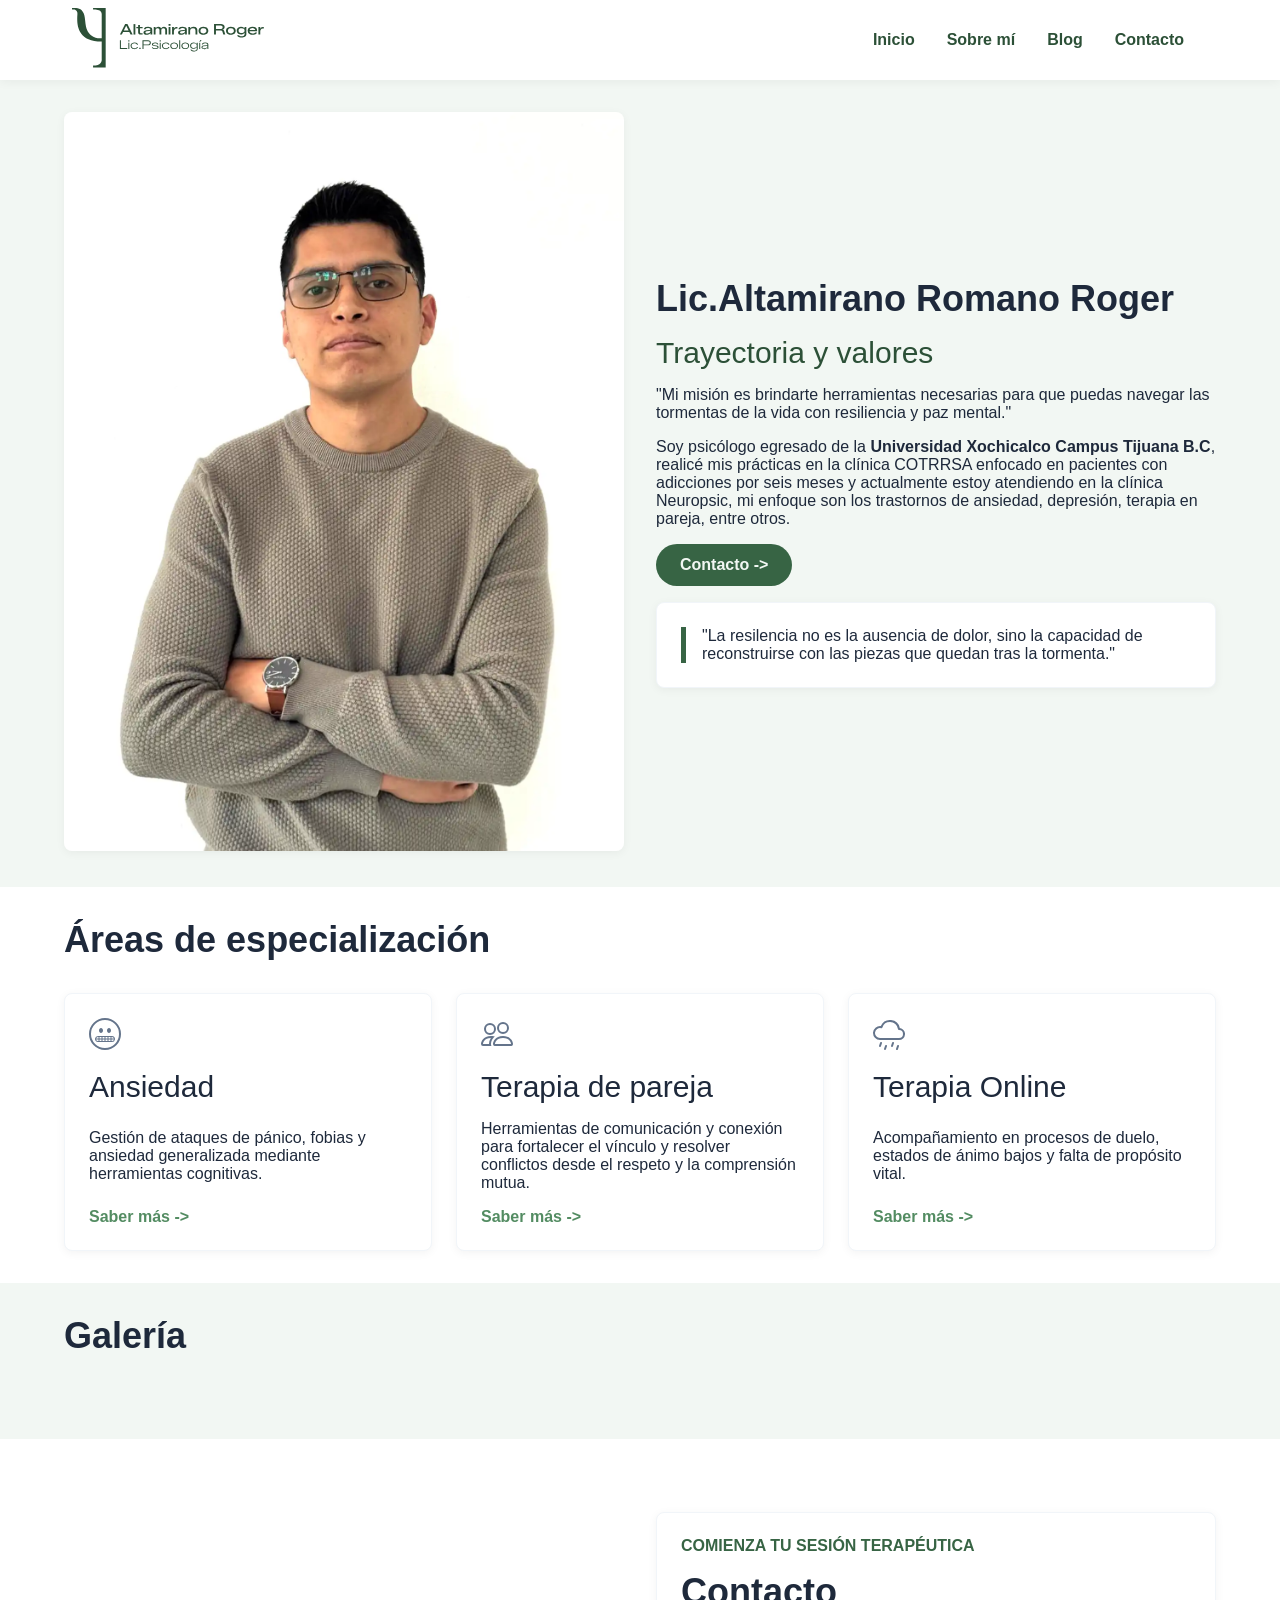
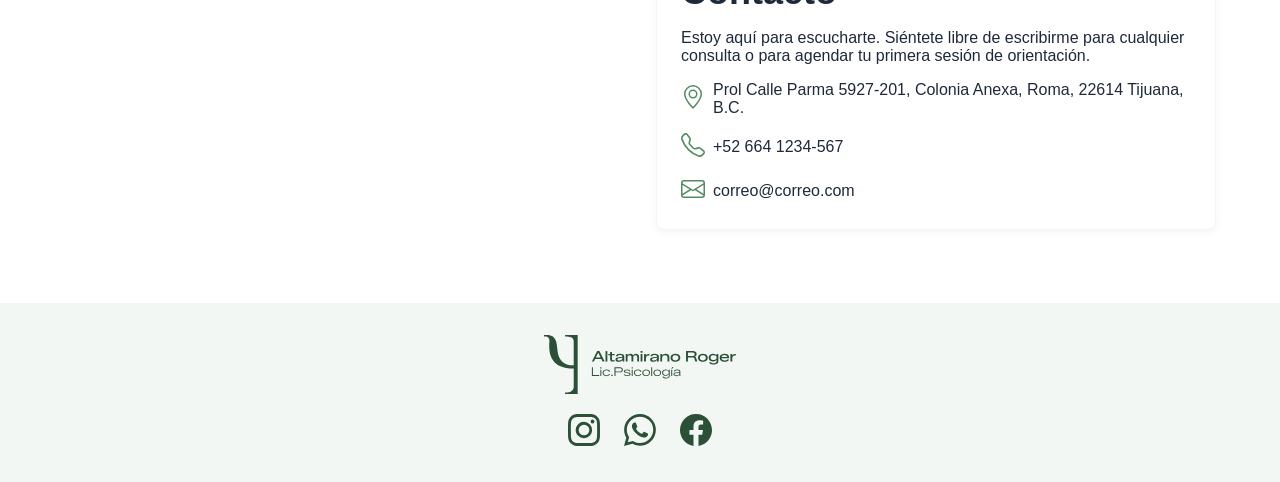
==== commit d6f99fef: "Add files via upload" ====
--- a/about.html
+++ b/about.html
@@ -183,6 +183,20 @@
         </ul>
       </nav>
     </header>
+    <a class="btn__absolute" href="https://www.whatsapp.com/?lang=es">
+      <div class="icon-md">
+        <svg
+          xmlns="http://www.w3.org/2000/svg"
+          fill="currentColor"
+          class="bi bi-whatsapp"
+          viewBox="0 0 16 16"
+        >
+          <path
+            d="M13.601 2.326A7.85 7.85 0 0 0 7.994 0C3.627 0 .068 3.558.064 7.926c0 1.399.366 2.76 1.057 3.965L0 16l4.204-1.102a7.9 7.9 0 0 0 3.79.965h.004c4.368 0 7.926-3.558 7.93-7.93A7.9 7.9 0 0 0 13.6 2.326zM7.994 14.521a6.6 6.6 0 0 1-3.356-.92l-.24-.144-2.494.654.666-2.433-.156-.251a6.56 6.56 0 0 1-1.007-3.505c0-3.626 2.957-6.584 6.591-6.584a6.56 6.56 0 0 1 4.66 1.931 6.56 6.56 0 0 1 1.928 4.66c-.004 3.639-2.961 6.592-6.592 6.592m3.615-4.934c-.197-.099-1.17-.578-1.353-.646-.182-.065-.315-.099-.445.099-.133.197-.513.646-.627.775-.114.133-.232.148-.43.05-.197-.1-.836-.308-1.592-.985-.59-.525-.985-1.175-1.103-1.372-.114-.198-.011-.304.088-.403.087-.088.197-.232.296-.346.1-.114.133-.198.198-.33.065-.134.034-.248-.015-.347-.05-.099-.445-1.076-.612-1.47-.16-.389-.323-.335-.445-.34-.114-.007-.247-.007-.38-.007a.73.73 0 0 0-.529.247c-.182.198-.691.677-.691 1.654s.71 1.916.81 2.049c.098.133 1.394 2.132 3.383 2.992.47.205.84.326 1.129.418.475.152.904.129 1.246.08.38-.058 1.171-.48 1.338-.943.164-.464.164-.86.114-.943-.049-.084-.182-.133-.38-.232"
+          />
+        </svg>
+      </div>
+    </a>
     <section class="about section">
       <div class="container">
         <div class="image">
--- a/styles.css
+++ b/styles.css
@@ -136,9 +136,6 @@
   cursor: pointer;
   transition: all 0.3s ease;
 }
-a:hover {
-  color: var(--primary-600);
-}
 
 .bold {
   font-weight: var(--fw-bold);
@@ -276,8 +273,11 @@
 }
 .map {
   width: 100%;
-  height: 100%;
+  height: 400px;
   border-radius: var(--radius-lg);
+}
+.btn__absolute {
+  display: none;
 }
 /*HEADER*/
 header {
@@ -361,8 +361,10 @@
 .content {
   display: flex;
   flex-direction: column;
+
   gap: var(--space-4);
 }
+
 .content-icons {
   display: flex;
   justify-content: center;
@@ -417,6 +419,8 @@
 }
 /*FOOTER*/
 footer {
+  display: flex;
+
   background-color: var(--primary-50);
 }
 /*BLOG*/
@@ -426,6 +430,9 @@
 
 /*FORM*/
 .contact {
+  width: 90%;
+  display: grid;
+  gap: var(--space-4);
   max-width: 1200px;
 }
 
@@ -435,7 +442,6 @@
   gap: var(--space-4);
   width: 100%;
 }
-
 .form__group {
   display: flex;
   flex-direction: column;
@@ -526,6 +532,25 @@
   .nav__links li:nth-child(4) {
     transition-delay: 0.4s;
   }
+
+  /*Whatsapp btn*/
+  .btn__absolute {
+    display: block;
+    position: fixed;
+    bottom: 25px;
+    right: 25px;
+    background-color: var(--primary-400);
+    color: white;
+
+    padding: 20px;
+    border-radius: 50%;
+    text-decoration: none;
+    box-shadow: var(--shadow-md);
+    z-index: 1000;
+  }
+  .btn__absolute:hover {
+    background-color: var(--primary-500);
+  }
 }
 
 @media (min-width: 768px) {
@@ -533,14 +558,14 @@
     display: grid;
     grid-template-columns: repeat(2, 1fr);
     grid-template-rows: 1;
-    gap: var(--space-8);
   }
   .container {
     display: grid;
-    grid-template-columns: repeat(2, auto);
+    grid-template-columns: repeat(2, 1fr);
     grid-template-rows: auto;
 
     align-items: center;
+
     justify-content: center;
   }
 
